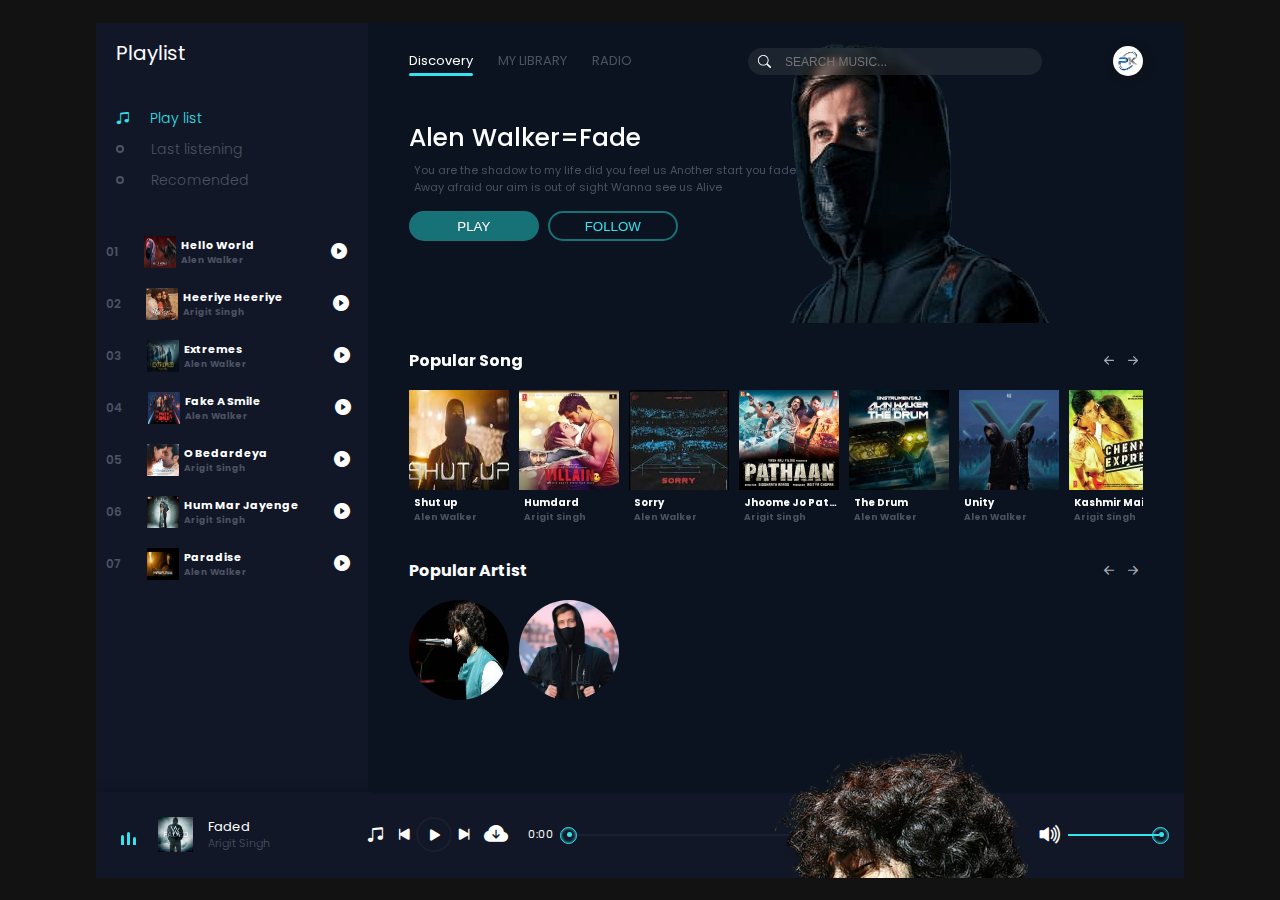
==== index.html @ 7cf8bae5 "Add files via upload" ====
<!DOCTYPE html>
<html lang="en">
<head>
    <meta charset="UTF-8">
    <meta name="viewport" content="width=device-width, initial-scale=1.0">
    <title> MUSIC| STREAMING </title>
    <link rel="stylesheet" href="style.css">
    <link rel="stylesheet" href="https://cdn.jsdelivr.net/npm/bootstrap-icons@1.10.5/font/bootstrap-icons.css">
</head>
<body>
    <header>

        <!-- menu side layout -->
        <div class="menu_side">
            <h1>
                Playlist
            </h1>
            <div class="playlist">
                <h4 class="active"><span></span><i class="bi bi-music-note-beamed"></i>Play list</h4>
                <h4><span></span><i class="bi bi-music-note-beamed"></i>Last listening</h4>
                <h4><span></span><i class="bi bi-music-note-beamed"></i>Recomended</h4>
            </div>
            <div class="menu_song">
                <li class="songItem" type="none">
                    <span>01</span>
                    <img src="" alt="">
                    <h5>
                        On My Way<br>
                        <div class="subtitle">Alen Walker</div>
                    </h5><i class="bi playlistplay bi-play-circle-fill " id="1"></i>
                </li>
                <li class="songItem" type="none">
                    <span>02</span>
                    <img src="" alt="">
                    <h5>
                        On My Way<br>
                        <div class="subtitle">Alen Walker</div>
                    </h5><i class="bi playlistplay bi-play-circle-fill " id="2"></i>
                </li>
                <li class="songItem" type="none">
                    <span>03</span>
                    <img src="" alt="">
                    <h5>
                        On My Way<br>
                        <div class="subtitle">Alen Walker</div>
                    </h5><i class="bi playlistplay bi-play-circle-fill " id="3"></i>
                </li>
                <li class="songItem" type="none">
                    <span>04</span>
                    <img src="" alt="">
                    <h5>
                        On My Way<br>
                        <div class="subtitle">Alen Walker</div>
                    </h5><i class="bi playlistplay bi-play-circle-fill " id="4"></i>
                </li>
                <li class="songItem" type="none">
                    <span>05</span>
                    <img src="" alt="">
                    <h5>
                        On My Way<br>
                        <div class="subtitle">Alen Walker</div>
                    </h5><i class="bi playlistplay bi-play-circle-fill " id="5"></i>
                </li>
                <li class="songItem" type="none">
                    <span>06</span>
                    <img src="" alt="">
                    <h5>
                        On My Way<br>
                        <div class="subtitle">Alen Walker</div>
                    </h5><i class="bi playlistplay bi-play-circle-fill " id="6"></i>
                </li>
                <li class="songItem" type="none">
                    <span>07</span>
                    <img src="" alt="">
                    <h5>
                        On My Way<br>
                        <div class="subtitle">Alen Walker</div>
                    </h5><i class="bi playlistplay bi-play-circle-fill " id="7"></i>
                </li>
                <li class="songItem" type="none">
                    <span>08</span>
                    <img src="" alt="">
                    <h5>
                        On My Way<br>
                        <div class="subtitle">Alen Walker</div>
                    </h5><i class="bi playlistplay bi-play-circle-fill " id="8"></i>
                </li>
                
            </div>
        </div>

        <!-- song side layout -->
        <div class="song_side" id="SONG_SIDE">
            <nav>
                <ul>
                    <li>Discovery<span></span></li>
                    <li>MY LIBRARY</li>
                    <LI>RADIO</LI>
                </ul>
                <div class="search">
                    <i class="bi bi-search"></i>
                    <input type="text" placeholder="SEARCH MUSIC...">
                    <div class="search_result">
                        <!-- <a href="" class="card">
                            <img src="" alt="">
                            <div class="content">
                                on my Way
                                <div class="subtitle">Alen walker</div>
                            </div>
                        </a> -->
                    </div>
                </div>
                <div class="user">
                    <img src="imags/user2.jpg" alt="">
                </div>
            </nav>
            <div class="content">
                <h1 id="content_h1">Alen Walker=Fade</h1>
                <p id="ssc_para">You are the shadow to my life did you feel us Another start you fade <br>Away afraid our aim is out of sight Wanna see us Alive</p>
                <div class="buttons">
                    <button>PLAY</button>
                    <button>FOLLOW</button>
                </div>
            </div>
            <div class="popular_song">
                <div class="h4">
                    <h4>Popular Song</h4>
                    <div class="btn_s">
                        <i class="bi bi-arrow-left-short" id="pop_song_left"></i>
                        <i class="bi bi-arrow-right-short" id="pop_song_right"></i>
                    </div>
                </div>
                <div class="pop_song" id="pop_sng">
                    <li class="songItem" type="none">
                        <div class="img_play">
                            <i class="bi playlistplay bi-play-circle-fill " id="9"></i>
                            <img src="imags/bg.png" alt="">
                        </div>
                        
                        <h5>
                            On My Way1<br>
                            <div class="subtitle">Alen Walker</div>
                        </h5>
                    </li>
                    <li class="songItem" type="none">
                        <div class="img_play">
                            <i class="bi playlistplay bi-play-circle-fill " id="10"></i>
                            <img src="imags/bg.png" alt="">
                        </div>
                        
                        <h5>
                            On My Way2<br>
                            <div class="subtitle">Alen Walker</div>
                        </h5>
                    </li>
                    <li class="songItem" type="none">
                        <div class="img_play">
                            <i class="bi playlistplay bi-play-circle-fill " id="11"></i>
                            <img src="imags/bg.png" alt="">
                        </div>
                        
                        <h5>
                            On My Way3<br>
                            <div class="subtitle">Alen Walker</div>
                        </h5>
                    </li>
                    <li class="songItem" type="none">
                        <div class="img_play">
                            <i class="bi playlistplay bi-play-circle-fill " id="12"></i>
                            <img src="imags/bg.png" alt="">
                        </div>
                        
                        <h5>
                            On My Way4<br>
                            <div class="subtitle">Alen Walker</div>
                        </h5>
                    </li>
                    <li class="songItem" type="none">
                        <div class="img_play">
                            <i class="bi playlistplay bi-play-circle-fill " id="13"></i>
                            <img src="imags/bg.png" alt="">
                        </div>
                        
                        <h5>
                            On My Way5<br>
                            <div class="subtitle">Alen Walker</div>
                        </h5>
                    </li>
                    <li class="songItem" type="none">
                        <div class="img_play">
                            <i class="bi playlistplay bi-play-circle-fill " id="14"></i>
                            <img src="imags/bg.png" alt="">
                        </div>
                        
                        <h5>
                            On My Way6<br>
                            <div class="subtitle">Alen Walker</div>
                        </h5>
                    </li>
                    <li class="songItem" type="none">
                        <div class="img_play">
                            <i class="bi playlistplay bi-play-circle-fill " id="15"></i>
                            <img src="imags/bg.png" alt="">
                        </div>
                        
                        <h5>
                            On My Way7<br>
                            <div class="subtitle">Alen Walker</div>
                        </h5>
                    </li>
                    <li class="songItem" type="none">
                        <div class="img_play">
                            <i class="bi playlistplay bi-play-circle-fill " id="16"></i>
                            <img src="imags/bg.png" alt="">
                        </div>
                        
                        <h5>
                            On My Way7<br>
                            <div class="subtitle">Alen Walker</div>
                        </h5>
                    </li>
                    <li class="songItem" type="none">
                        <div class="img_play">
                            <i class="bi playlistplay bi-play-circle-fill " id="17"></i>
                            <img src="imags/bg.png" alt="">
                        </div>
                        
                        <h5>
                            On My Way7<br>
                            <div class="subtitle">Alen Walker</div>
                        </h5>
                    </li>
                    <li class="songItem" type="none">
                        <div class="img_play">
                            <i class="bi playlistplay bi-play-circle-fill " id="18"></i>
                            <img src="imags/bg.png" alt="">
                        </div>
                        
                        <h5>
                            On My Way7<br>
                            <div class="subtitle">Alen Walker</div>
                        </h5>
                    </li>
                    <li class="songItem" type="none">
                        <div class="img_play">
                            <i class="bi playlistplay bi-play-circle-fill " id="19"></i>
                            <img src="imags/bg.png" alt="">
                        </div>
                        
                        <h5>
                            On My Way7<br>
                            <div class="subtitle">Alen Walker</div>
                        </h5>
                    </li>
                    <li class="songItem" type="none">
                        <div class="img_play">
                            <i class="bi playlistplay bi-play-circle-fill " id="20"></i>
                            <img src="imags/bg.png" alt="">
                        </div>
                        
                        <h5>
                            On My Way7<br>
                            <div class="subtitle">Alen Walker</div>
                        </h5>
                    </li>
                    
                </div>
            </div>
            <div class="popular_artist">
                <div class="h4">
                    <h4>Popular Artist</h4>
                    <div class="btn_s">
                        <i class="bi bi-arrow-left-short" id="pop_artist_left"></i>
                        <i class="bi bi-arrow-right-short" id="pop_artist_right"></i>
                    </div>
                </div>
                <div class="pop_artist">
                    <li class="Item" type="none">
                        <a href="" id="arijitsingh"><img src="artist_image/a1.jpg" alt=""></a>
                    </li>
                    <li class="Item" type="none">
                        <a href="" id="alenwalker"><img src="artist_image/alen.jpg" alt=""></a>
                    </li>
                    
                    
                    
                </div>
            </div>
        </div>

        <!-- master play layout  -->
        <div class="master_play">
            <div class="wave" id="wave">
                <div class="wave1"></div>
                <div class="wave1"></div>
                <div class="wave1"></div>
            </div>
            <img src="imags/faded.jpg" alt="" id="poster_master_play">
            <h5 id="title">
                Faded
                <div class="subtitle">Arigit Singh</div>
            </h5>
            <div class="icon">
                <i class="bi  suffle bi-music-note-beamed">next</i>
                <i class="bi bi-skip-start-fill" id="backbtn"></i>
                <i class="bi bi-play-fill" id="masterplay"></i>
                <i class="bi bi-skip-end-fill" id="nextbtn"></i>
                <a href="" id="download_music"><i class="bi bi-cloud-arrow-down-fill" ></i></a>
            </div>
            <span id="currentstart">0:00</span>
            <div class="bar">
                <input type="range" id="seek" min="0" max="100">
                <div class="bar2" id="bar2"></div>
                <div class="dot"></div>
            </div>
            <span id="currentEnd">0:30</span>
            <div class="vol">
                <i class="bi bi-volume-up-fill" id="vol_icon"></i>
                <input type="range" id="vol" min="0" max="100" >
                <div class="vol_bar"></div>
                <div class="dot" id="vol_dot"></div>
            </div>
        </div>
    </header>
    <script src="main.js"></script>
</body>
</html>
---- style.css ----
@import url('https://fonts.googleapis.com/css2?family=Poppins:ital,wght@0,100;0,200;0,300;0,400;0,500;0,600;0,700;0,800;0,900;1,100;1,200;1,300;1,400;1,500;1,600;1,700;1,800;1,900&family=Roboto:ital,wght@0,100;0,300;0,400;0,500;0,700;0,900;1,100;1,300;1,400;1,500;1,700;1,900&display=swap');

*{
    margin: 0;
    padding: 0;
    box-sizing: border-box;
}

body{
    font-family: 'Poppins', sans-serif;
    width: 100%;
    height: 100vh;
    background-color: #121213;
    display: grid;
    place-items: center;
}

header{
    width: 85%;
    height: 95%;
    position: relative;
    /*border: 1px solid  white;*/
    display: flex;
    flex-wrap: wrap;
    overflow: hidden;
}

/* menu side css */

header .menu_side , .song_side{
    width: 25%;
    height: 90%;
    color: white;
    /*border: 1px solid white;*/
    background: #111727;
    box-shadow: 5px 0 2px #090f1f;

}

header .song_side{
    width: 75%;
    background: #0b1320;
}

header .master_play{
    width: 100%;
    height: 10%;
    /*border: 1px solid white;*/
    background-color:#111727;
    box-shadow: 0px 2px 10px #090f1f;
}

header .menu_side h1{
    font-size: 20px;
    font-weight: 400;
    margin: 15px 0px 0px 20px;
}

header .menu_side .playlist{
    margin: 40px 0px 0px 20px;
}

header .menu_side .playlist h4{
   font-size: 14px;
   font-weight: 300;
   padding-bottom:10px;
   color: #4c5262;
   cursor: pointer;
   display: flex;
   align-items: center;
   transition: 0.3s linear;
}
header .menu_side .playlist h4:hover{
    color: white;
 }

 header .menu_side .playlist h4 span{
    position: relative;
    margin-right: 35px;
 }

 header .menu_side .playlist h4 span::before{
    content: '';
    position: absolute;
    width: 4px;
    height: 4px;
    border-radius: 50%;
    top:-4px;
    border: 2px solid #4c5262;
    transition: .3s linear;
 }

 header .menu_side .playlist h4:hover span::before{
    border: 2px solid white;
 }
 header .menu_side .playlist h4 .bi {
    display: none;
 }

 header .menu_side .playlist .active {
    color: #36e2ec;
 }
 header .menu_side .playlist .active span {
   display: none;
 }
 header .menu_side .playlist .active .bi {
    display: flex;
    margin-right: 20px;
  }
  header .menu_side .menu_song {
    width: 100%;
    height: 350px;
    /*border: 1px solid white;*/
    margin-top: 30px;
    overflow: auto;
  }
  header .menu_side .menu_song::-webkit-scrollbar {
    display: none;
  }
  header .menu_side .menu_song li{
    list-style-type: none;
    position: relative;
    padding: 5px 0 5px 10px;
    display: flex;
    align-items: center;
    margin-bottom: 10px;
    cursor: pointer;
    transform: .3s linear;
  }
  header .menu_side .menu_song li:hover{
    background: rgb(105,105,105,.1);
  }
  header .menu_side .menu_song li  span{
    font-size: 12px;
    font-weight: 600;
    color: #4c5262;
  }
  header .menu_side .menu_song li img{
    width: 32px;
    height: 32px;
    margin-left: 25px;
  }
  header .menu_side .menu_song li h5{
    width: 150px;
    font-size: 11px;
    margin-left: 5px;
    /* border: 1px solid white; */
    overflow: hidden;
    text-overflow: ellipsis;
    white-space: nowrap;
  }
  header .menu_side .menu_song li h5 .subtitle{
    font-size: 9px;
    color: #4c5262;
  }
  header .menu_side .menu_song li h5 .bi{
    position: absolute;
    right: 10px;
  }

  /* master play css */

  header .master_play{
    display: flex;
    align-items: center;
    padding: 0 25px;
  }
  header .master_play .wave{
    width: 30px;
    height: 30px;
    /* border: 1px solid white; */
    padding-bottom: 5px;
    display: flex;
    align-items: flex-end;
    margin-right: 10px;
  }
  header .master_play .wave1{
    width: 3px;
    height: 10px;
    background: #36e2ec;
    margin-right: 3px;
    border-radius: 10px 10px 0 0;
    animation:  unset;
  }
  header .master_play .wave1:nth-child(2){
    height: 13px;
    animation-delay: .4s;
  }
  header .master_play .wave1:nth-child(3){
   height: 8px;
   animation-delay: .8s;
  }

  /* javascript classes */
  header .master_play .active1 .wave1{
    animation: wave .6s linear infinite;
  }
  header .master_play .active1 .wave1:nth-child(2){
    
    animation-delay: .3s;
  }
  header .master_play .active1 .wave1:nth-child(3){
   
   animation-delay: .7s;
  }

 
  
  @keyframes wave {
    0%{
      height: 10px;
    }
    50%{
      height: 15px;
    }
    100%{
      height: 10px;
    }
  }

  /* master play css  */

  header .master_play img{
    width: 35px;
    height: 35px;
  }
  header .master_play h5{
    font-size: 13px;
    font-weight: 400;
    width: 130px;
    margin-left: 15px;
    /* border: 1px solid white; */
    color: white;
    line-height: 17px;
    overflow: hidden;
    text-overflow: ellipsis;
    white-space: nowrap;
  }
  header .master_play h5 .subtitle{
    font-size: 11px;
    font-weight: 300;
    width: 200px; 
    color: #4c5262;
    overflow: hidden;
    text-overflow: ellipsis;
    white-space: nowrap;
  }
  header .master_play .icon{
    font-size: 20px;
    color: white;
    margin: 0 20px 0 40px;
    outline: none;
    display: flex;
    align-items: center;
  }
  header .master_play .icon .bi{
    cursor: pointer;
    outline: none;
  } 
  header .master_play .icon .suffle {
    font-size: 17px;
    margin-right: 10px;
    width: 17.5px;
    overflow: hidden;
    display: flex;
    align-items: center;
  } 
  header .master_play .icon #download_music {
    font-size: 24px;
    color: white;
    text-decoration: none;
    margin-left: 10px;
  } 
  header .master_play .icon .bi:nth-child(3) {
    border: 2px solid  rgb(105,105,105,.1);
    border-radius: 50%;
    padding:1px 5px 0 7px;
    margin: 0 2px;
  }
  header .master_play span {
    color: white;
    width: 32px;
    font-size: 11px;
    font-weight: 400;
    /* border: 1px solid white; */
  }
  header .master_play #currenttime {
    margin: 0 0 0 20px;
    
  }
  header .master_play .bar {
    position: relative;
    width: 43%;
    height: 2px;
    background: rgb(105,105,170,.1);
    margin: 0 15px 0 10px;
    color: blue;
    
  }
  header .master_play .bar .bar2{
    position: absolute;
    background: #36e2ec;
    width: 0%;
    height: 100%;
    top: 0;
    transition: 1s linear;
  }
  header .master_play .bar .dot{
    position: absolute;
    background: #36e2ec;
    width: 5px;
    height: 5px;
    border-radius: 50%;
    left: 0%;
    top: -1.5px;
    transition: 1s linear;
  }
  header .master_play .bar .dot::before{
    position: absolute;
    content: '';
    width: 15px;
    height: 15px;
    border: 1px solid #36e2ec;
    border-radius: 50%;
    left: -7px;
    top: -5.5px;
    box-shadow: inset 0 0 3px #36e2ec;
  }
  header .master_play .bar input{
    position: absolute;
    width: 100%;
    top:-7px;
    left: 0;
    cursor: pointer;
    z-index: 99999999999999999;
    opacity: 0;
  }
  header .master_play .vol{
    position: relative;
    width: 100px;
    height: 2px;
    background: rgb(105,105,170,.1);
    margin-left: 50px;
  }
  header .master_play .vol .bi{
    position: absolute;
    color: white;
    font-size: 25px;
    top: -17px;
    left: -30px;
  }
  header .master_play .vol input{
    position: absolute;
    width: 100px;
    top: -8px;
    left: 0;
    cursor: pointer;
    z-index: 9999999999999999999;
    opacity: 0;
  }
  header .master_play .vol .vol_bar{
    position: absolute;
    background: #36e2ec;
    width: 100%;
    height: 100%;
    top: 0;
    transition: 1s linear;
  }
  header .master_play .vol .dot{
    position: absolute;
    background: #36e2ec;
    width: 5px;
    height: 5px;
    border-radius: 50%;
    left: 100%;
    top: -1.5px;
    transition: 1s linear;
  }
  header .master_play .vol .dot::before{
    position: absolute;
    content: '';
    width: 15px;
    height: 15px;
    border: 1px solid #36e2ec;
    border-radius: 50%;
    left: -7px;
    top: -5.5px;
    box-shadow: inset 0 0 3px #36e2ec;
  }

  /* song side css */
  header .song_side{
    overflow: auto;
    z-index: 2;
  }
  
  header .song_side::-webkit-scrollbar{
    display: none;
  }
  header .song_side::before {
    content: '';
    position: absolute;
    width: 90%;
    height: 300px;
    z-index: -10;
    background: url(artist_image/bg1.png);
    background-repeat: no-repeat;
    background-position-x:center;
  }

  header .song_side::after {
    content: '';
    position: absolute;
    width: 90%;
    height: 300px;
    z-index: -10;
    background: url(artist_image/arijitsingh.png);
    background-repeat: no-repeat;
    background-position-x:center;
  }

  header .song_side nav{
    width: 90%;
    height: 10%;
    /* border: 1px solid white; */
    margin: auto;
    display: flex;
    align-items: center;
    justify-content: space-between;
  }
  header .song_side nav ul{
    display: flex;
  }
  header .song_side nav ul li{
    list-style-type: none;
    position: relative;
    font-size: 13px;
    color: #4c5262;
    margin-right: 25px;
    transition: .3s linear;
    cursor: pointer;
  }
  header .song_side nav ul li:hover{
    color: white;
  }
  header .song_side nav ul li:nth-child(1){
    color: white;
  }
  header .song_side nav ul li span{
    position: absolute;
    width: 100%;
    height: 2.5px;
    background: #36e2ec;
    bottom: -5px;
    left: 0;
    border-radius: 20px;
  }
  header .song_side nav .search{
    position: relative;
    width: 40%;
    padding: 1px 10px;
    border-radius: 20px;
    /* border: 1px solid #4c5262; */
  }
  header .song_side nav .search::before{
    content: '';
    position: absolute;
    width: 100%;
    height: 100%;
    background: rgb(184, 184, 184,.1);
    border-radius: 20px;
    backdrop-filter: blur(5px);
    z-index: -1;
  }
  header .song_side nav .search .bi{
    
    font-size: 13px;
    padding: 3px 0 0 10px;
  }
  header .song_side nav .search .search_result{
    position: absolute;
    width: 100%;
    height: 200px;
    margin-top: 10px;
    border-radius: 10px;
    /* border: 1px solid white; */
    overflow: auto;
  }
  header .song_side nav .search .search_result::-webkit-scrollbar{
    display: none;
  }
  header .song_side nav .search .search_result .card{
    width: 100%;
    height: 45px;
    /* border: 1px solid white; */
    /* border-radius: 10px; */
    display: flex;
    align-items: center;
    justify-content: space-between;
    background: rgb(184, 184, 184,.1);
    margin-bottom: 5px;
    text-decoration: none;
    display: none;
  }
  header .song_side nav .search .search_result .card img{
    width: 35px;
    height: 35px;
    border-radius: 5px;
  }
  header .song_side nav .search .search_result .card .content{
    width: 80%;
    height: 100%;
    /* border: 1px solid white; */
    padding: 0;
    font-size: 13px;
    font-weight: 600;
    color: white;
  }
  header .song_side nav .search .search_result .card .content .subtitle{
    font-size: 11px;
    color: #a4a8b4;
    font-weight: 500;
  }
  header .song_side nav .search input{
    
   background:none;
   border: none;
   outline: none;
   color: white;
   padding: 0px 10px;
   font-size: 12px;
  }
  header .song_side nav .user{
    
    position: relative;
    width: 30px;
    height: 30px;
    /* border: 1px solid white; */
    border-radius: 50%;
   }
   header .song_side nav .user img{
    position: absolute;
    width: 100%;
    height: 100%;
    border-radius: 50%;
    box-shadow: 2px 2px 8px #121213;
   }
   header .song_side .content{
    width: 90%;
    height: 30%;
    /* border: 1px solid white; */
    margin: auto;
    padding-top: 20px;
   }
   header .song_side .content h1{
    font-size: 25px;
    font-weight: 500;
   }
   header .song_side .content p{
    font-size: 11px;
    font-weight: 400;
    color: #4c5262;
    margin: 5px;
   }
   header .song_side .content .buttons{
    margin-top: 15px;
   }
   header .song_side .content .buttons button{
    width: 130px;
    margin-right: 5px;
    height: 30px;
    border: 2px solid #177277;
    outline: none;
    border-radius: 20px;
    background:#177277;
    color: white;
    cursor: pointer;
    transition: .3s linear;
   }
   header .song_side .content .buttons button:hover{
    background: none;
    color: #36e2ec;
   }
   header .song_side .content .buttons button:nth-child(2){
    background: none;
    color: #36e2ec;
   }
   
   header .song_side .content .buttons button:nth-child(2):hover{
    background:#177277;
    color: white;
   }

   header  .song_side .popular_song{
    width: 90%;
    height: auto;
    margin: auto;
    margin-top: 15px;
    /* border: 1px solid white; */

   }
   header  .song_side .popular_song .h4{
    display: flex;
    align-items: center;
    justify-content: space-between;
    
   }
   header  .song_side .popular_song .h4 .bi{
    color: #a4a8b4;
    cursor: pointer;
    transition: .3s linear;
    font-size: 20px;
    
   }
   header  .song_side .popular_song .h4 .bi:hover{
    color:white;
   }
   header  .song_side .popular_song .pop_song{
    width: 100%;
    height: 150px;
    margin-top: 15px;
    display: flex;
    /* border: 1px solid white; */
    overflow: auto;
    scroll-behavior: smooth;
   }
   header  .song_side .popular_song .pop_song::-webkit-scrollbar{
    display: none;
   }

   
   header  .song_side  .pop_song li{
     min-width: 100px;
     height: 140px;
     list-style-type: none;
     margin-right: 10px;
     transition: .3s linear;
   }
   header  .song_side  .pop_song li:hover{
    background: rgb(105,105,170,.1);
  }
 
  header  .song_side  .pop_song li .img_play{
    position: relative;
    width: 100px;
    height: 100px;
    display: flex;
    align-items: center;
    justify-content: center;
  }
  header  .song_side  .pop_song li .img_play img{
    width: 100%;
    height: 100%;

  }
  header  .song_side  .pop_song li .img_play .bi{
    position: absolute;
    font-size: 20px;
    cursor: pointer;
    transition: .3s linear;
    opacity: 0;
    
  }
  header  .song_side  .pop_song li:hover .img_play .bi{
    opacity: 1;
    
  }
  
  header  .song_side  .pop_song li h5{
    padding: 5px 0 0 5px;
    line-height: 15px;
    font-size: 10px;
    width: 100px;
    overflow: hidden;
    white-space: nowrap;
    text-overflow: ellipsis;
    
  }
  header  .song_side  .pop_song li h5 .subtitle{
    font-size: 9px;
    color: #4c5262;
    overflow: hidden;
    white-space: nowrap;
    text-overflow: ellipsis;
    
  }
  header .song_side .popular_artist{
    width: 90%;
    height: auto;
    /* border: 1px solid white; */
    margin: auto;
    margin-top: 15px;
  }

  
  header  .song_side .popular_artist .h4{
    display: flex;
    align-items: center;
    justify-content: space-between;
    
   }
   header  .song_side .popular_artist .h4 .bi{
    color: #a4a8b4;
    cursor: pointer;
    transition: .3s linear;
    font-size: 20px;
    
   }
   header  .song_side .popular_artist .h4 .bi:hover{
    color:white;
   }
   /*  */
   header  .song_side .popular_artist .pop_artist{
    width: 100%;
    height: 150px;
    margin-top: 15px;
    display: flex;
    /* border: 1px solid white; */
    overflow: auto;
    scroll-behavior: smooth;
   }
   header  .song_side .popular_artist .pop_artist::-webkit-scrollbar{
    display: none;
   }

   
   header  .song_side  .pop_artist li{
    min-width: 100px;
    height: 100px;
    list-style-type: none;
    margin-right: 10px;
    transition: .3s linear;
  }

 
 header  .song_side  .pop_artist li img{
  position: relative;
  width: 100px;
  height: 100px;
  display: flex;
  align-items: center;
  justify-content: center;
  border-radius: 50%;
  
}
/* header  .song_side  .pop_artist li .img_play img{
  width: 100%;
  height: 100%;
  border-radius: 50%;

} */
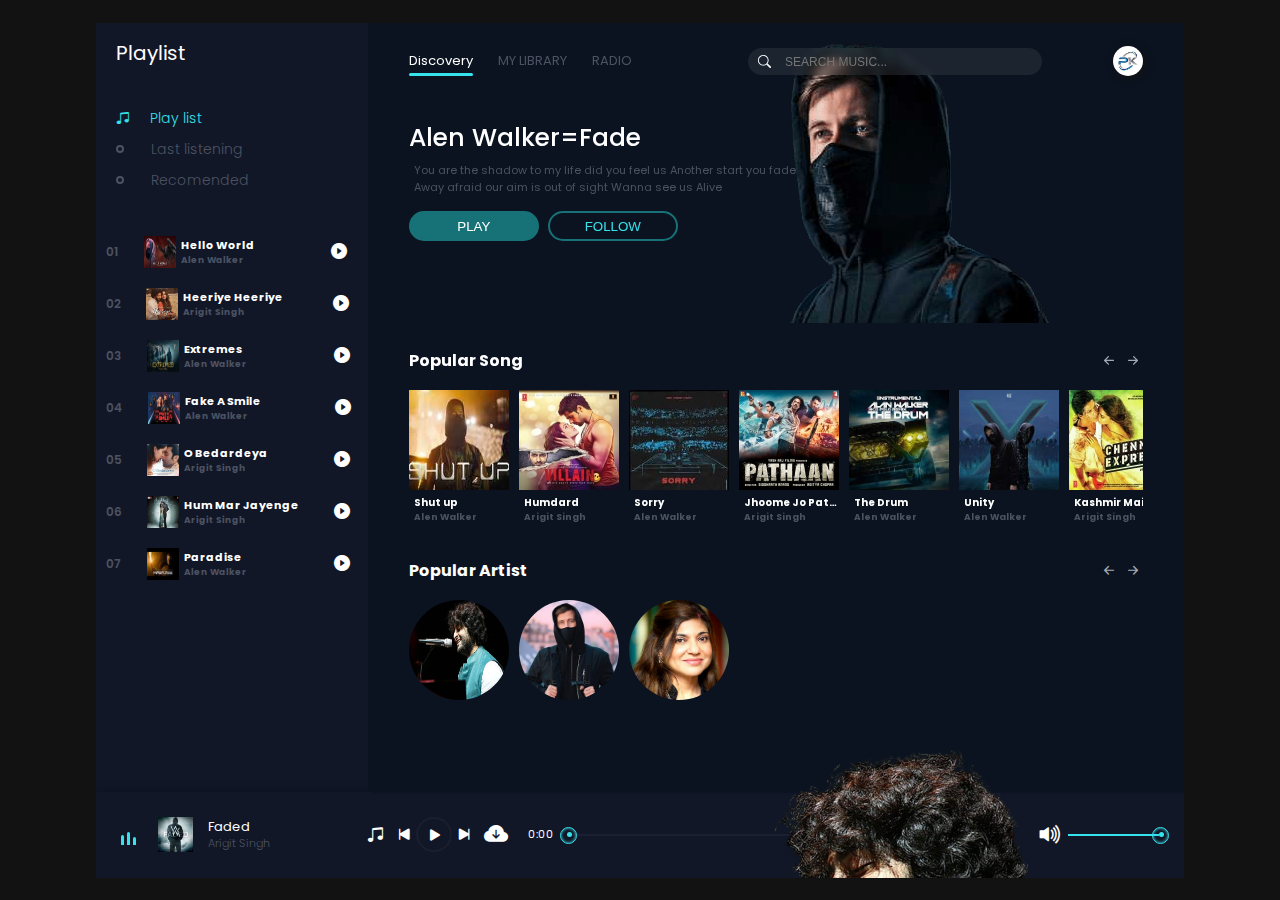
==== commit 69c7e50e: "Update index.html" ====
--- a/index.html
+++ b/index.html
@@ -281,9 +281,9 @@
                     <li class="Item" type="none">
                         <a href="" id="alenwalker"><img src="artist_image/alen.jpg" alt=""></a>
                     </li>
-                    
-                    
-                    
+                    <li class="Item" type="none">
+                        <a href="" id="alkayagani"><img src="artist_image/alka.jpg" alt=""></a>
+                    </li>
                 </div>
             </div>
         </div>
@@ -324,4 +324,4 @@
     </header>
     <script src="main.js"></script>
 </body>
-</html>+</html>
